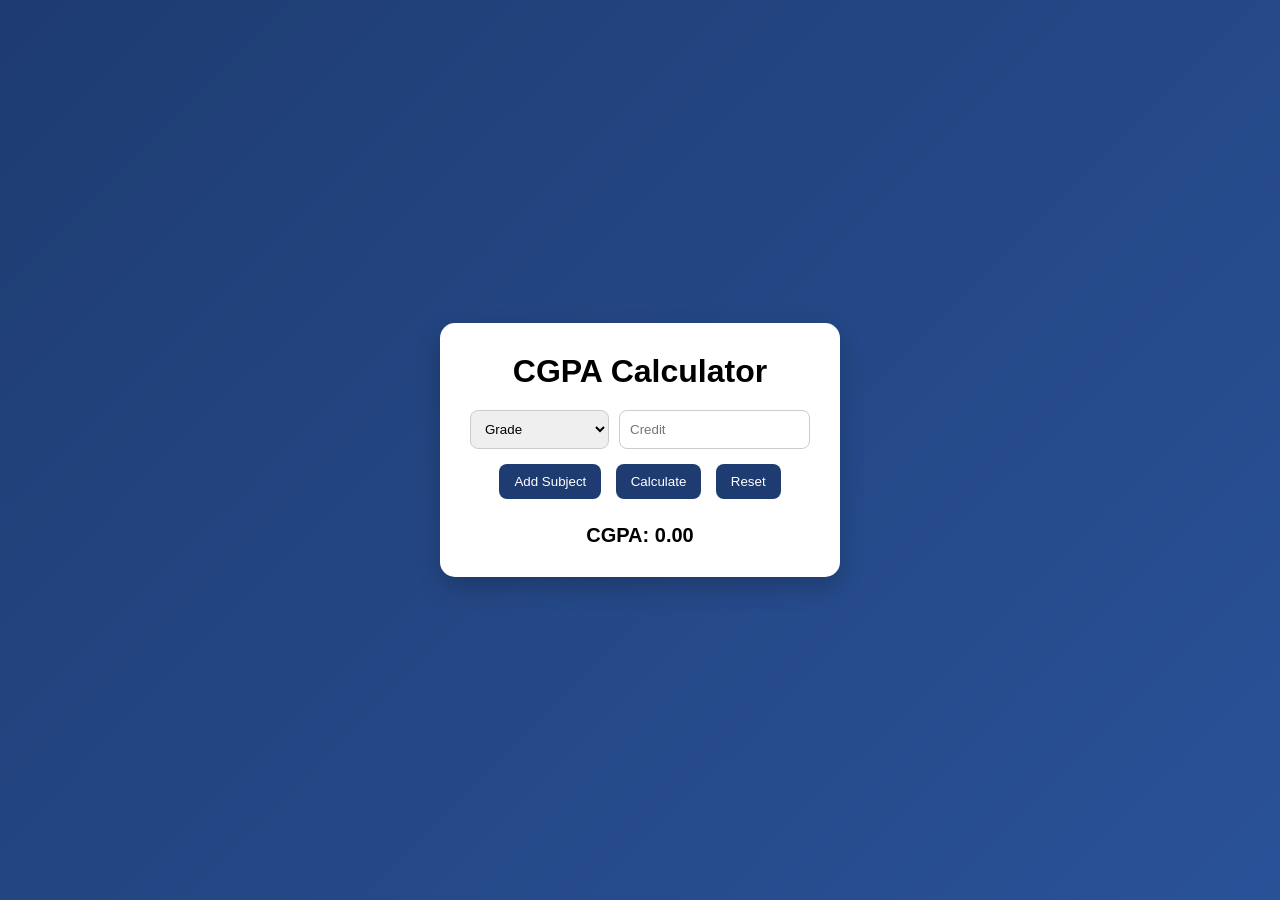
==== index.html @ d8977efd "Add files via upload" ====
<!DOCTYPE html>
<html lang="en">
<head>
<meta charset="UTF-8">
<meta name="viewport" content="width=device-width, initial-scale=1.0">
<title>CGPA Calculator</title>

<style>
*{
  margin:0;
  padding:0;
  box-sizing:border-box;
  font-family:Arial;
}

body{
  min-height:100vh;
  display:flex;
  justify-content:center;
  align-items:center;
  background:linear-gradient(135deg,#1e3c72,#2a5298);
}

.container{
  background:#fff;
  padding:30px;
  border-radius:15px;
  width:400px;
  text-align:center;
  box-shadow:0 10px 25px rgba(0,0,0,0.2);
}

h1{
  margin-bottom:20px;
}

.subject-row{
  display:flex;
  gap:10px;
  margin-bottom:10px;
}

select,input{
  flex:1;
  padding:10px;
  border-radius:8px;
  border:1px solid #ccc;
}

button{
  margin:5px;
  padding:10px 15px;
  border:none;
  border-radius:8px;
  background:#1e3c72;
  color:#fff;
  cursor:pointer;
}

button:hover{
  background:#16325c;
}

#result{
  margin-top:20px;
  font-size:20px;
  font-weight:bold;
}
</style>
</head>

<body>

<div class="container">
  <h1>CGPA Calculator</h1>

  <div id="subjectList">
    <div class="subject-row">
      <select class="grade">
        <option value="">Grade</option>
        <option value="10">O</option>
        <option value="9">A+</option>
        <option value="8">A</option>
        <option value="7">B+</option>
        <option value="6">B</option>
        <option value="5">C+</option>
        <option value="4">C</option>
      </select>
      <input type="number" class="credit" placeholder="Credit">
    </div>
  </div>

  <button onclick="addSubject()">Add Subject</button>
  <button onclick="calculateCGPA()">Calculate</button>
  <button onclick="resetFields()">Reset</button>

  <div id="result">CGPA: 0.00</div>
</div>

<script>
function addSubject(){
  const div = document.createElement("div");
  div.className="subject-row";

  div.innerHTML=`
    <select class="grade">
      <option value="">Grade</option>
      <option value="10">O</option>
      <option value="9">A+</option>
      <option value="8">A</option>
      <option value="7">B+</option>
      <option value="6">B</option>
      <option value="5">C+</option>
      <option value="4">C</option>
    </select>
    <input type="number" class="credit" placeholder="Credit">
  `;

  document.getElementById("subjectList").appendChild(div);
}

function calculateCGPA(){
  const grades=document.querySelectorAll(".grade");
  const credits=document.querySelectorAll(".credit");

  let total=0;
  let totalCredits=0;

  for(let i=0;i<grades.length;i++){
    let g=parseFloat(grades[i].value);
    let c=parseFloat(credits[i].value);

    if(!isNaN(g) && !isNaN(c)){
      total+=g*c;
      totalCredits+=c;
    }
  }

  if(totalCredits==0){
    document.getElementById("result").innerText="Enter valid data";
    return;
  }

  let cgpa=total/totalCredits;
  document.getElementById("result").innerText="CGPA: "+cgpa.toFixed(2);
}

function resetFields(){
  document.getElementById("subjectList").innerHTML=`
    <div class="subject-row">
      <select class="grade">
        <option value="">Grade</option>
        <option value="10">O</option>
        <option value="9">A+</option>
        <option value="8">A</option>
        <option value="7">B+</option>
        <option value="6">B</option>
        <option value="5">C+</option>
        <option value="4">C</option>
      </select>
      <input type="number" class="credit" placeholder="Credit">
    </div>
  `;
  document.getElementById("result").innerText="CGPA: 0.00";
}
</script>

</body>
</html>
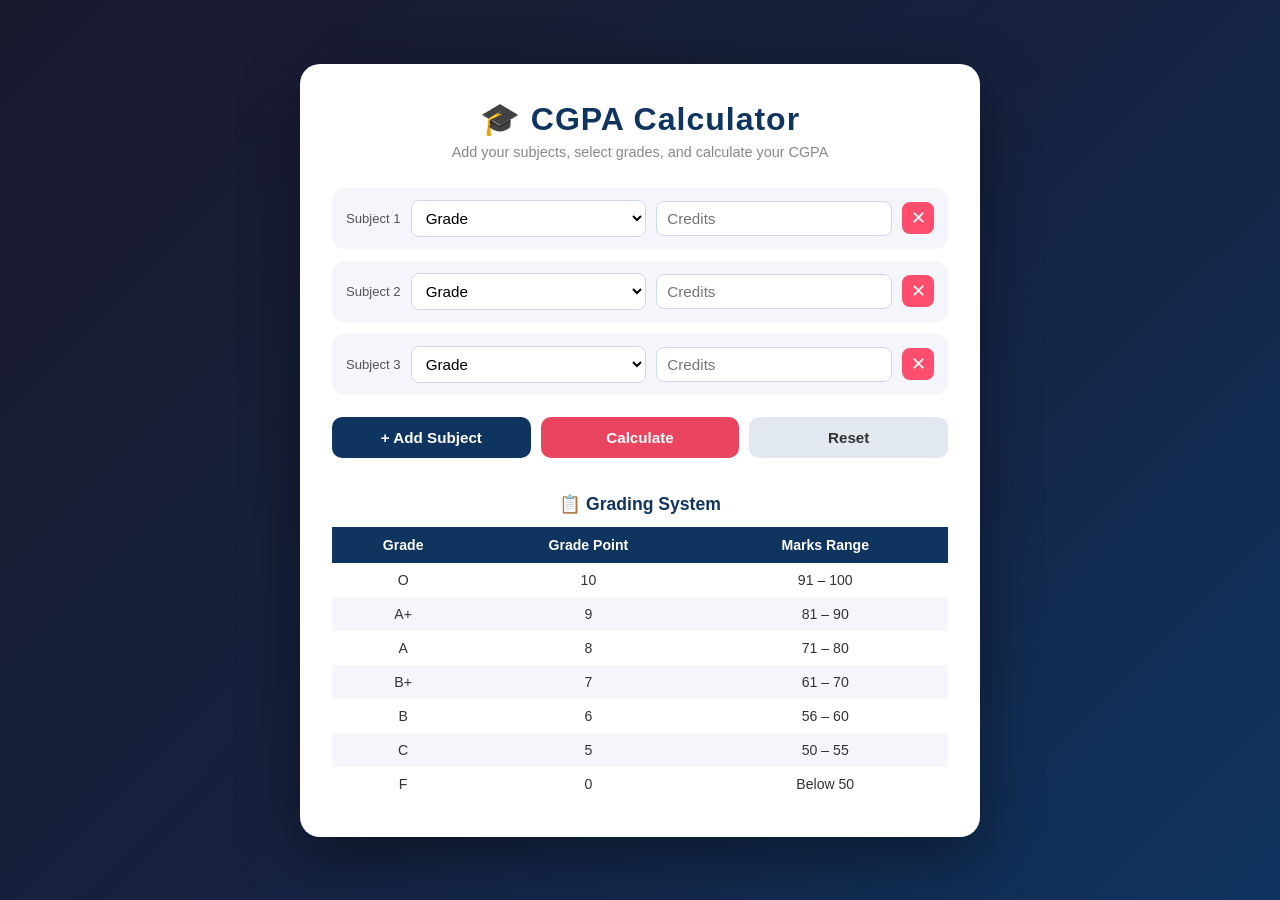
==== commit 133bb610: "Initial commit: CGPA Calculator" ====
--- a/index.html
+++ b/index.html
@@ -1,169 +1,309 @@
-<!DOCTYPE html>
-<html lang="en">
-<head>
-<meta charset="UTF-8">
-<meta name="viewport" content="width=device-width, initial-scale=1.0">
-<title>CGPA Calculator</title>
-
-<style>
-*{
-  margin:0;
-  padding:0;
-  box-sizing:border-box;
-  font-family:Arial;
-}
-
-body{
-  min-height:100vh;
-  display:flex;
-  justify-content:center;
-  align-items:center;
-  background:linear-gradient(135deg,#1e3c72,#2a5298);
-}
-
-.container{
-  background:#fff;
-  padding:30px;
-  border-radius:15px;
-  width:400px;
-  text-align:center;
-  box-shadow:0 10px 25px rgba(0,0,0,0.2);
-}
-
-h1{
-  margin-bottom:20px;
-}
-
-.subject-row{
-  display:flex;
-  gap:10px;
-  margin-bottom:10px;
-}
-
-select,input{
-  flex:1;
-  padding:10px;
-  border-radius:8px;
-  border:1px solid #ccc;
-}
-
-button{
-  margin:5px;
-  padding:10px 15px;
-  border:none;
-  border-radius:8px;
-  background:#1e3c72;
-  color:#fff;
-  cursor:pointer;
-}
-
-button:hover{
-  background:#16325c;
-}
-
-#result{
-  margin-top:20px;
-  font-size:20px;
-  font-weight:bold;
-}
-</style>
-</head>
-
-<body>
-
-<div class="container">
-  <h1>CGPA Calculator</h1>
-
-  <div id="subjectList">
-    <div class="subject-row">
-      <select class="grade">
-        <option value="">Grade</option>
-        <option value="10">O</option>
-        <option value="9">A+</option>
-        <option value="8">A</option>
-        <option value="7">B+</option>
-        <option value="6">B</option>
-        <option value="5">C+</option>
-        <option value="4">C</option>
-      </select>
-      <input type="number" class="credit" placeholder="Credit">
-    </div>
-  </div>
-
-  <button onclick="addSubject()">Add Subject</button>
-  <button onclick="calculateCGPA()">Calculate</button>
-  <button onclick="resetFields()">Reset</button>
-
-  <div id="result">CGPA: 0.00</div>
-</div>
-
-<script>
-function addSubject(){
-  const div = document.createElement("div");
-  div.className="subject-row";
-
-  div.innerHTML=`
-    <select class="grade">
-      <option value="">Grade</option>
-      <option value="10">O</option>
-      <option value="9">A+</option>
-      <option value="8">A</option>
-      <option value="7">B+</option>
-      <option value="6">B</option>
-      <option value="5">C+</option>
-      <option value="4">C</option>
-    </select>
-    <input type="number" class="credit" placeholder="Credit">
-  `;
-
-  document.getElementById("subjectList").appendChild(div);
-}
-
-function calculateCGPA(){
-  const grades=document.querySelectorAll(".grade");
-  const credits=document.querySelectorAll(".credit");
-
-  let total=0;
-  let totalCredits=0;
-
-  for(let i=0;i<grades.length;i++){
-    let g=parseFloat(grades[i].value);
-    let c=parseFloat(credits[i].value);
-
-    if(!isNaN(g) && !isNaN(c)){
-      total+=g*c;
-      totalCredits+=c;
-    }
-  }
-
-  if(totalCredits==0){
-    document.getElementById("result").innerText="Enter valid data";
-    return;
-  }
-
-  let cgpa=total/totalCredits;
-  document.getElementById("result").innerText="CGPA: "+cgpa.toFixed(2);
-}
-
-function resetFields(){
-  document.getElementById("subjectList").innerHTML=`
-    <div class="subject-row">
-      <select class="grade">
-        <option value="">Grade</option>
-        <option value="10">O</option>
-        <option value="9">A+</option>
-        <option value="8">A</option>
-        <option value="7">B+</option>
-        <option value="6">B</option>
-        <option value="5">C+</option>
-        <option value="4">C</option>
-      </select>
-      <input type="number" class="credit" placeholder="Credit">
-    </div>
-  `;
-  document.getElementById("result").innerText="CGPA: 0.00";
-}
-</script>
-
-</body>
-</html>+<!DOCTYPE html>
+<html lang="en">
+<head>
+  <meta charset="UTF-8" />
+  <meta name="viewport" content="width=device-width, initial-scale=1.0"/>
+  <title>CGPA Calculator</title>
+  <style>
+    * { box-sizing: border-box; margin: 0; padding: 0; }
+
+    body {
+      min-height: 100vh;
+      background: linear-gradient(135deg, #1a1a2e, #16213e, #0f3460);
+      display: flex;
+      align-items: center;
+      justify-content: center;
+      font-family: 'Segoe UI', sans-serif;
+      padding: 30px 16px;
+    }
+
+    .card {
+      background: #ffffff;
+      border-radius: 20px;
+      box-shadow: 0 20px 60px rgba(0, 0, 0, 0.4);
+      padding: 36px 32px;
+      width: 100%;
+      max-width: 680px;
+    }
+
+    h1 {
+      text-align: center;
+      font-size: 2rem;
+      color: #0f3460;
+      margin-bottom: 6px;
+      letter-spacing: 1px;
+    }
+
+    .subtitle {
+      text-align: center;
+      color: #888;
+      font-size: 0.9rem;
+      margin-bottom: 28px;
+    }
+
+    /* Subject rows */
+    #subjects { display: flex; flex-direction: column; gap: 12px; }
+
+    .subject-row {
+      display: flex;
+      align-items: center;
+      gap: 10px;
+      background: #f4f6fb;
+      border-radius: 12px;
+      padding: 12px 14px;
+    }
+
+    .subject-row label {
+      font-size: 0.82rem;
+      color: #555;
+      white-space: nowrap;
+    }
+
+    .subject-row select,
+    .subject-row input {
+      flex: 1;
+      padding: 8px 10px;
+      border: 1.5px solid #d0d7e8;
+      border-radius: 8px;
+      font-size: 0.95rem;
+      outline: none;
+      background: #fff;
+      transition: border 0.2s;
+    }
+
+    .subject-row select:focus,
+    .subject-row input:focus { border-color: #0f3460; }
+
+    .remove-btn {
+      background: #ff4d6d;
+      color: #fff;
+      border: none;
+      border-radius: 8px;
+      width: 32px;
+      height: 32px;
+      font-size: 1.1rem;
+      cursor: pointer;
+      flex-shrink: 0;
+      transition: background 0.2s, transform 0.15s;
+    }
+
+    .remove-btn:hover { background: #c9184a; transform: scale(1.1); }
+
+    /* Buttons */
+    .btn-group {
+      display: flex;
+      gap: 10px;
+      margin-top: 22px;
+      flex-wrap: wrap;
+    }
+
+    .btn {
+      flex: 1;
+      min-width: 120px;
+      padding: 12px;
+      border: none;
+      border-radius: 10px;
+      font-size: 0.95rem;
+      font-weight: 600;
+      cursor: pointer;
+      transition: background 0.2s, transform 0.15s, box-shadow 0.2s;
+    }
+
+    .btn:hover { transform: translateY(-2px); box-shadow: 0 6px 18px rgba(0,0,0,0.15); }
+    .btn:active { transform: translateY(0); }
+
+    .btn-add    { background: #0f3460; color: #fff; }
+    .btn-add:hover { background: #16213e; }
+
+    .btn-calc   { background: #e94560; color: #fff; }
+    .btn-calc:hover { background: #c9184a; }
+
+    .btn-reset  { background: #e2e8f0; color: #333; }
+    .btn-reset:hover { background: #cbd5e1; }
+
+    /* Result */
+    .result {
+      margin-top: 24px;
+      padding: 18px 20px;
+      border-radius: 12px;
+      text-align: center;
+      font-size: 1rem;
+      display: none;
+    }
+
+    .result.success {
+      background: #ecfdf5;
+      border: 1.5px solid #6ee7b7;
+      color: #065f46;
+      display: block;
+    }
+
+    .result.error {
+      background: #fff1f2;
+      border: 1.5px solid #fda4af;
+      color: #9f1239;
+      display: block;
+    }
+
+    .result .big { font-size: 1.6rem; font-weight: 700; margin: 4px 0; }
+
+    /* Grade table */
+    .table-section { margin-top: 36px; }
+
+    .table-section h2 {
+      font-size: 1.1rem;
+      color: #0f3460;
+      margin-bottom: 12px;
+      text-align: center;
+    }
+
+    table {
+      width: 100%;
+      border-collapse: collapse;
+      font-size: 0.88rem;
+    }
+
+    thead tr { background: #0f3460; color: #fff; }
+    thead th { padding: 10px 12px; text-align: center; }
+
+    tbody tr:nth-child(even) { background: #f4f6fb; }
+    tbody tr:hover { background: #e8edf8; }
+    tbody td { padding: 9px 12px; text-align: center; color: #333; }
+
+    @media (max-width: 480px) {
+      .card { padding: 24px 16px; }
+      h1 { font-size: 1.5rem; }
+      .subject-row { flex-wrap: wrap; }
+    }
+  </style>
+</head>
+<body>
+
+<div class="card">
+  <h1>🎓 CGPA Calculator</h1>
+  <p class="subtitle">Add your subjects, select grades, and calculate your CGPA</p>
+
+  <div id="subjects"></div>
+
+  <div class="btn-group">
+    <button class="btn btn-add"   onclick="addSubject()">+ Add Subject</button>
+    <button class="btn btn-calc"  onclick="calculate()">Calculate</button>
+    <button class="btn btn-reset" onclick="resetAll()">Reset</button>
+  </div>
+
+  <div class="result" id="result"></div>
+
+  <!-- Grading Table -->
+  <div class="table-section">
+    <h2>📋 Grading System</h2>
+    <table>
+      <thead>
+        <tr>
+          <th>Grade</th>
+          <th>Grade Point</th>
+          <th>Marks Range</th>
+        </tr>
+      </thead>
+      <tbody>
+        <tr><td>O</td><td>10</td><td>91 – 100</td></tr>
+        <tr><td>A+</td><td>9</td><td>81 – 90</td></tr>
+        <tr><td>A</td><td>8</td><td>71 – 80</td></tr>
+        <tr><td>B+</td><td>7</td><td>61 – 70</td></tr>
+        <tr><td>B</td><td>6</td><td>56 – 60</td></tr>
+        <tr><td>C</td><td>5</td><td>50 – 55</td></tr>
+        <tr><td>F</td><td>0</td><td>Below 50</td></tr>
+      </tbody>
+    </table>
+  </div>
+</div>
+
+<script>
+  const gradePoints = { O: 10, 'A+': 9, A: 8, 'B+': 7, B: 6, C: 5, F: 0 };
+  let subjectCount = 0;
+
+  function addSubject() {
+    subjectCount++;
+    const container = document.getElementById('subjects');
+    const row = document.createElement('div');
+    row.className = 'subject-row';
+    row.id = 'row-' + subjectCount;
+
+    row.innerHTML = `
+      <label>Subject ${subjectCount}</label>
+      <select>
+        <option value="">Grade</option>
+        ${Object.keys(gradePoints).map(g => `<option value="${g}">${g}</option>`).join('')}
+      </select>
+      <input type="number" placeholder="Credits" min="1" max="10" />
+      <button class="remove-btn" onclick="removeSubject('row-${subjectCount}')" title="Remove">✕</button>
+    `;
+
+    container.appendChild(row);
+  }
+
+  function removeSubject(id) {
+    const row = document.getElementById(id);
+    if (row) row.remove();
+  }
+
+  function calculate() {
+    const rows = document.querySelectorAll('.subject-row');
+    const resultEl = document.getElementById('result');
+
+    if (rows.length === 0) {
+      showError('Please add at least one subject.');
+      return;
+    }
+
+    let totalPoints = 0, totalCredits = 0, valid = 0;
+
+    rows.forEach(row => {
+      const grade  = row.querySelector('select').value;
+      const credit = parseFloat(row.querySelector('input').value);
+
+      if (grade && !isNaN(credit) && credit > 0) {
+        totalPoints  += gradePoints[grade] * credit;
+        totalCredits += credit;
+        valid++;
+      }
+    });
+
+    if (valid === 0 || totalCredits === 0) {
+      showError('No valid data found. Please fill in grade and credit for at least one subject.');
+      return;
+    }
+
+    const cgpa       = totalPoints / totalCredits;
+    const percentage = cgpa * 9.5;
+
+    resultEl.className = 'result success';
+    resultEl.innerHTML = `
+      <div>Your CGPA</div>
+      <div class="big">${cgpa.toFixed(2)}</div>
+      <div style="margin-top:8px">Percentage: <strong>${percentage.toFixed(2)}%</strong></div>
+      <div style="margin-top:4px;font-size:0.82rem;color:#6b7280">Based on ${valid} subject(s) · ${totalCredits} total credits</div>
+    `;
+  }
+
+  function showError(msg) {
+    const resultEl = document.getElementById('result');
+    resultEl.className = 'result error';
+    resultEl.innerHTML = `⚠️ ${msg}`;
+  }
+
+  function resetAll() {
+    document.getElementById('subjects').innerHTML = '';
+    const resultEl = document.getElementById('result');
+    resultEl.className = 'result';
+    resultEl.innerHTML = '';
+    subjectCount = 0;
+  }
+
+  // Start with 3 subjects by default
+  addSubject();
+  addSubject();
+  addSubject();
+</script>
+
+</body>
+</html>
